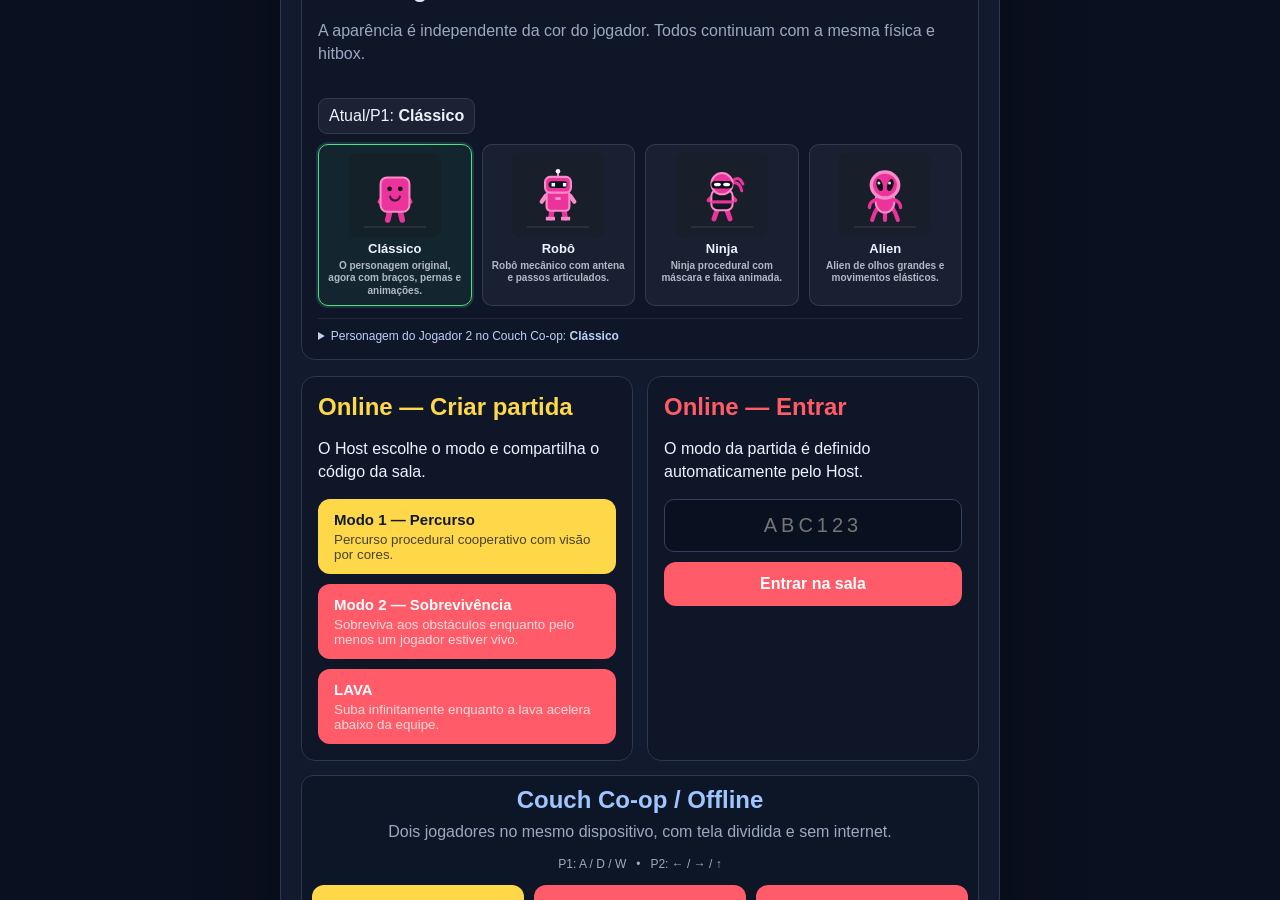
==== site/index.html @ 7280cbbe "Versao 9.0 - sistema de personagens procedurais" ====
<!DOCTYPE html>
<html lang="pt-BR">
<head>
<meta charset="UTF-8">
<meta name="viewport" content="width=device-width,initial-scale=1,maximum-scale=1,user-scalable=no,viewport-fit=cover">
<meta name="theme-color" content="#0b1020">
<title>Visões Cruzadas Online</title>
<link rel="stylesheet" href="./css/style.css">
</head>
<body>
<section id="menu" class="screen active"><div class="card"><h1>VISÕES CRUZADAS</h1><p class="muted">Escolha entre multiplayer online ou Couch Co-op no mesmo dispositivo.</p>
<div id="home">

<div id="characterSelection" class="box characterSelectionBox">
  <div class="characterSelectionHeader">
    <div>
      <h2>Personagem</h2>
      <p class="muted">
        A aparência é independente da cor do jogador. Todos continuam com a mesma física e hitbox.
      </p>
    </div>
    <div class="characterCurrent">
      Atual/P1: <b id="currentCharacterName">Carregando...</b>
    </div>
  </div>

  <div id="characterCards" class="characterGrid">
    <div class="muted">Carregando personagens...</div>
  </div>

  <details id="offlineP2CharacterSelector" class="offlineCharacterDetails">
    <summary>
      Personagem do Jogador 2 no Couch Co-op:
      <b id="currentCharacterNameP2">Carregando...</b>
    </summary>
    <div id="characterCardsP2" class="characterGrid"></div>
  </details>
</div>

<div class="grid2">
  <div class="box">
    <h2 style="color:var(--yellow)">Online — Criar partida</h2>
    <p>O Host escolhe o modo e compartilha o código da sala.</p>
    <div id="onlineModeButtons" class="modePluginList">
      <button disabled style="width:100%">Carregando modos...</button>
    </div>
  </div>

  <div class="box">
    <h2 style="color:var(--red)">Online — Entrar</h2>
    <p>O modo da partida é definido automaticamente pelo Host.</p>
    <input id="roomInput" maxlength="8" placeholder="ABC123">
    <button id="joinRoom" class="red" style="width:100%;margin-top:10px">Entrar na sala</button>
  </div>
</div>

<div id="offlineHint">
  <h2 style="margin-bottom:6px;color:#9fc6ff">Couch Co-op / Offline</h2>
  <p class="muted" style="margin:4px 0 10px">
    Dois jogadores no mesmo dispositivo, com tela dividida e sem internet.
  </p>
  <p class="muted" style="font-size:12px">
    P1: A / D / W &nbsp; • &nbsp; P2: ← / → / ↑
  </p>
  <div id="offlineModeButtons" class="modePluginList modePluginListInline">
    <button disabled class="secondary">Carregando modos...</button>
  </div>
</div>

<div id="menuStatus" class="status">
  Carregando modos instalados...
</div>
</div>
<div id="lobby" class="hidden">
  <div class="box">
    <h2 id="lobbyTitle">Sala multiplayer</h2>
    <div id="roomCode" class="roomCode"></div>
    <p id="lobbyMessage" class="muted" style="text-align:center"></p>

    <div id="multiplayerLobbyInfo">
      <div class="row" style="justify-content:space-between;align-items:center">
        <b>Jogadores conectados</b>
        <span id="playerCountBadge">0</span>
      </div>
      <div id="playerList"></div>
      <div id="multiplayerStageNotice" class="muted">
        V9.0: modos e personagens são carregados como plugins independentes.
      </div>
    </div>

    <div class="row" style="justify-content:center;margin-top:14px">
      <button id="startLobbyGame" class="yellow hidden" disabled>Iniciar partida</button>
      <button id="copyRoom" class="secondary">Copiar código</button>
      <button id="leaveLobby" class="secondary">Sair</button>
    </div>
  </div>
</div>
</div></section>
<section id="game" class="screen"><div id="hud"><div id="leftHud"><b id="roleText"></b><br><span class="muted" id="controlText"></span></div><div id="centerHud">
  <b id="gameTitle">VISÕES CRUZADAS — PROCEDURAL</b><br>
  <span id="gameSubtitle" class="muted">Rotas agora podem usar movimento, plataformas temporárias, obstáculos, blocos azuis e zigue-zague.</span><br>
  <b id="survivalTimer" class="hidden">Tempo: 00:00.0</b>
</div><div id="rightHud">
  <span id="netText">Conectado</span><br>
  <span id="transportText" class="muted">WebSocket · Física distribuída</span><br>
  <b id="phaseCounter">Fases jogadas: 0</b>
</div></div><div id="gameArea"><canvas id="canvas"></canvas><div id="offlineViews" class="hidden"><div class="offlineView"><canvas id="offlineCanvasP1"></canvas><div class="offlineLabel p1">JOGADOR 1 — VISÃO AMARELA</div><div class="offlineTouchControls"><div class="offlineTouchGroup"><button class="offlineTouchBtn" id="offlineP1Left">◀</button><button class="offlineTouchBtn" id="offlineP1Right">▶</button></div><div class="offlineTouchGroup"><button class="offlineTouchBtn jump" id="offlineP1Jump">PULAR</button></div></div></div><div class="offlineView"><canvas id="offlineCanvasP2"></canvas><div class="offlineLabel p2">JOGADOR 2 — VISÃO VERMELHA</div><div class="offlineTouchControls"><div class="offlineTouchGroup"><button class="offlineTouchBtn" id="offlineP2Left">◀</button><button class="offlineTouchBtn" id="offlineP2Right">▶</button></div><div class="offlineTouchGroup"><button class="offlineTouchBtn jump" id="offlineP2Jump">PULAR</button></div></div></div></div><div id="gameMsg"></div>
<div id="survivalLegend">
  Obstáculos normais usam a cor de um jogador e só ele os enxerga · azuis são visíveis a todos.<br>
  Cair, tocar o teto, tocar no azul ou ser esmagado elimina o jogador; a rodada termina quando todos morrerem.
</div>
<div id="mapPanel">
  <div><b>MAPA PROCEDURAL</b></div>
  <div>Seed: <span id="mapSeed" class="seed">---</span></div>
  <div>Origem: <span id="mapSource" class="seed">---</span></div>
  <div>Jogadores alvo: <span id="mapTargetPlayers" class="seed">---</span></div>
  <div>Mundo: <span id="mapWorldSize" class="seed">---</span></div>
  <div>Plataformas: <span id="mapPlatformCount" class="seed">---</span></div>
  <div>Recursos: <span id="mapFeatures" class="seed">---</span></div>
  <div>Validação automática: <span id="autoValidation">---</span></div>
  <div id="mapLocalStatus" class="muted">Mapa ainda não avaliado.</div>
  <div class="actions">
    <button id="approveMapBtn" disabled>✓ POSSÍVEL</button>
    <button id="rejectMapBtn">✕ IMPOSSÍVEL</button>
  </div>
</div><div id="touchControls"><div class="touchGroup"><button class="touchBtn" id="btnLeft">◀</button><button class="touchBtn" id="btnRight">▶</button></div><div class="touchGroup"><button class="touchBtn jump" id="btnJump">PULAR</button></div></div><div id="overlay"><div class="card"><h2 id="endTitle"></h2><p id="endText"></p>
<div id="generatedMapDecision" class="row hidden" style="justify-content:center;margin-bottom:10px">
  <button id="overlayApproveBtn" style="background:#55dc88;color:#08130d">✓ POSSÍVEL</button>
  <button id="overlayRejectBtn" class="red">✕ IMPOSSÍVEL</button>
</div>
<div class="row" style="justify-content:center">
  <button id="nextMapBtn" class="yellow hidden">Próximo mapa</button>
  <button id="restartBtn">Reiniciar</button>
  <button id="menuBtn" class="secondary">Menu</button>
</div></div></div></div></section>
<script src="./js/core.js"></script>
<script src="./js/character-system.js"></script>
<script src="./js/mode-system.js"></script>
<script src="./js/course-maps.js"></script>
<script src="./js/state.js"></script>
<script src="./js/survival.js"></script>
<script src="./js/lobby-network.js"></script>
<script src="./js/course-distributed.js"></script>
<script src="./js/transport.js"></script>
<script src="./js/gameplay.js"></script>
<script src="./js/render.js"></script>
<script src="./js/bootstrap.js"></script>
</body>
</html>
---- site/css/style.css ----
*{box-sizing:border-box;-webkit-tap-highlight-color:transparent}
:root{--bg:#0b1020;--panel:#121a2d;--line:#2a3856;--text:#eef4ff;--yellow:#ffd84a;--red:#ff5b68;--green:#55dc88;--muted:#9ba9c2}
html,body{margin:0;width:100%;height:100%;overflow:hidden;background:var(--bg);color:var(--text);font-family:Arial,Helvetica,sans-serif;touch-action:none;overscroll-behavior:none}
button,input{font:inherit}button{border:0;border-radius:12px;padding:12px 16px;font-weight:800;cursor:pointer;background:#e9eef8;color:#11182a;min-height:44px}button.secondary{background:#24324e;color:#fff}button.yellow{background:var(--yellow)}button.red{background:var(--red);color:#fff}
input{width:100%;padding:14px;border-radius:10px;border:1px solid #31415f;background:#091120;color:#fff;text-transform:uppercase;font-size:20px;letter-spacing:4px;text-align:center}
.screen{display:none;width:100%;height:100%}.screen.active{display:flex}#menu{align-items:center;justify-content:center;padding:16px;overflow:auto;touch-action:pan-y}.card{width:min(720px,100%);background:var(--panel);border:1px solid var(--line);border-radius:18px;padding:20px;box-shadow:0 25px 80px rgba(0,0,0,.35)}h1{margin:0 0 8px;font-size:clamp(25px,5vw,34px)}h2{margin:0 0 12px}p{line-height:1.45}.muted{color:var(--muted)}.grid2{display:grid;grid-template-columns:1fr 1fr;gap:14px}.box{border:1px solid var(--line);border-radius:14px;padding:16px;background:#0e1628}.hidden{display:none!important}.status{margin-top:12px;padding:11px;border-radius:9px;background:#0c1424;color:#c6d3e8;font-size:14px}.roomCode{font-size:42px;letter-spacing:8px;font-weight:900;text-align:center;color:var(--yellow);margin:18px 0}.row{display:flex;gap:8px;flex-wrap:wrap;align-items:center}
#game{flex-direction:column}#hud{min-height:66px;padding:8px 12px;background:#10182a;border-bottom:1px solid var(--line);display:grid;grid-template-columns:1fr auto 1fr;align-items:center;gap:10px}#leftHud{text-align:left;font-size:13px}#rightHud{text-align:right;font-size:13px}#centerHud{text-align:center;font-size:13px}#gameArea{flex:1;min-height:0;position:relative;overflow:hidden}canvas{width:100%;height:100%;display:block;background:#151d2b}#gameMsg{position:absolute;left:50%;top:10px;transform:translateX(-50%);max-width:80%;padding:7px 11px;border-radius:9px;background:rgba(0,0,0,.48);font-size:12px;text-align:center;pointer-events:none}
#touchControls{position:absolute;inset:auto 0 0 0;height:128px;display:none;justify-content:space-between;align-items:flex-end;padding:8px 14px max(10px,env(safe-area-inset-bottom));pointer-events:none}.touchGroup{display:flex;gap:12px;pointer-events:auto}.touchBtn{width:72px;height:72px;border-radius:50%;padding:0;display:grid;place-items:center;font-size:30px;font-weight:900;border:2px solid rgba(255,255,255,.24);background:rgba(29,41,65,.84);color:#fff;user-select:none}.touchBtn.jump{width:86px;height:86px;font-size:16px}.touchBtn.active{transform:scale(.94);filter:brightness(1.25)}body.role-host .touchBtn.jump{background:rgba(255,216,74,.88);color:#111}body.role-client .touchBtn.jump{background:rgba(255,91,104,.9)}
#overlay{position:absolute;inset:0;background:rgba(3,7,15,.74);display:none;place-items:center;z-index:20}#overlay .card{width:min(420px,calc(100% - 28px));text-align:center}kbd{background:#25334f;border:1px solid #3c4c6d;border-radius:5px;padding:2px 6px}
@media(hover:none) and (pointer:coarse){#touchControls{display:flex}#controlText{display:none}}@media(max-width:700px){.grid2{grid-template-columns:1fr}#hud{grid-template-columns:1fr 1fr;min-height:78px}#centerHud{grid-column:1/3;grid-row:1}#leftHud,#rightHud{grid-row:2;font-size:11px}}@media(max-height:520px) and (orientation:landscape){#hud{min-height:44px;padding:4px 10px}#touchControls{height:100px}.touchBtn{width:62px;height:62px}.touchBtn.jump{width:72px;height:72px}}

#mapPanel{
  position:absolute;
  top:48px;
  right:10px;
  z-index:15;
  width:min(270px,calc(100% - 20px));
  padding:10px;
  border:1px solid var(--line);
  border-radius:12px;
  background:rgba(9,17,32,.88);
  backdrop-filter:blur(6px);
  font-size:12px;
}
#mapPanel.client{display:none}
#mapPanel .seed{
  font-family:monospace;
  font-size:14px;
  font-weight:800;
  color:#a8c7ff;
}
#mapPanel .ok{color:#8ff0b1}
#mapPanel .bad{color:#ff8a94}
#mapPanel .actions{
  display:flex;
  gap:7px;
  margin-top:8px;
}
#mapPanel button{
  flex:1;
  min-height:38px;
  padding:8px;
  font-size:12px;
}
#approveMapBtn{
  background:#55dc88;
  color:#08130d;
}
#rejectMapBtn{
  background:#ff5b68;
  color:#fff;
}
#approveMapBtn:disabled{
  opacity:.4;
  cursor:not-allowed;
}
@media(max-width:700px){
  #mapPanel{
    top:62px;
    width:220px;
  }
}


/* COUCH CO-OP / OFFLINE */
#offlineViews{position:absolute;inset:0;display:grid;grid-template-columns:1fr 1fr;gap:3px;background:#050810}
.offlineView{position:relative;min-width:0;min-height:0;overflow:hidden;background:#151d2b}
.offlineView canvas{width:100%;height:100%;display:block}
.offlineLabel{position:absolute;top:10px;left:10px;z-index:8;padding:6px 9px;border-radius:8px;background:rgba(0,0,0,.52);font-size:12px;font-weight:800;pointer-events:none}
.offlineLabel.p1{color:var(--yellow)}.offlineLabel.p2{color:var(--red)}
.offlineTouchControls{position:absolute;left:0;right:0;bottom:0;z-index:9;display:none;justify-content:space-between;align-items:flex-end;padding:8px 10px max(8px,env(safe-area-inset-bottom));pointer-events:none}
.offlineTouchGroup{display:flex;gap:7px;pointer-events:auto}
.offlineTouchBtn{width:54px;height:54px;min-height:0;padding:0;border-radius:50%;display:grid;place-items:center;background:rgba(29,41,65,.88);color:#fff;border:2px solid rgba(255,255,255,.25);font-size:23px;user-select:none;-webkit-user-select:none}
.offlineTouchBtn.jump{width:64px;height:64px;font-size:11px}#offlineP1Jump{background:rgba(255,216,74,.9);color:#111}#offlineP2Jump{background:rgba(255,91,104,.92);color:#fff}.offlineTouchBtn.active{transform:scale(.93);filter:brightness(1.2)}
body.offline-mode #touchControls{display:none!important}body.offline-mode #mapPanel{top:8px;left:50%;right:auto;transform:translateX(-50%);width:min(370px,46vw);max-height:145px;overflow:auto;background:rgba(9,17,32,.82)}body.offline-mode #gameMsg{display:none}
#offlineHint{margin-top:14px;text-align:center;padding:10px;border:1px solid var(--line);border-radius:12px;background:#0d1627}
@media(hover:none) and (pointer:coarse){body.offline-mode .offlineTouchControls{display:flex}}
@media(max-width:700px) and (orientation:portrait){#offlineViews{grid-template-columns:1fr;grid-template-rows:1fr 1fr}body.offline-mode #mapPanel{width:min(320px,86vw);max-height:110px;font-size:10px}.offlineTouchBtn{width:46px;height:46px;font-size:19px}.offlineTouchBtn.jump{width:54px;height:54px;font-size:9px}}
@media(max-height:520px) and (orientation:landscape){body.offline-mode #mapPanel{max-height:100px;font-size:10px}.offlineTouchBtn{width:47px;height:47px}.offlineTouchBtn.jump{width:56px;height:56px}}

/* ==========================================================
   MODO 2 — SOBREVIVÊNCIA
   ========================================================== */
#survivalTimer{
  display:inline-block;
  margin-top:3px;
  padding:4px 9px;
  border-radius:999px;
  background:rgba(255,255,255,.10);
  font-family:monospace;
  font-size:15px;
  letter-spacing:1px;
}

#survivalTimer.hidden{
  display:none;
}

.survivalModeButton{
  width:100%;
  margin-top:8px;
  background:#6e78ff;
  color:#fff;
}

#survivalLegend{
  display:none;
  position:absolute;
  right:12px;
  bottom:12px;
  z-index:7;
  padding:7px 10px;
  border-radius:9px;
  background:rgba(0,0,0,.48);
  font-size:11px;
  pointer-events:none;
}

body.survival-mode #survivalLegend{
  display:block;
}

body.survival-mode #mapPanel{
  display:none!important;
}

body.survival-mode #gameMsg{
  top:8px;
}

@media(max-width:700px){
  #survivalLegend{
    font-size:9px;
    max-width:180px;
  }
}

/* ==========================================================
   V8.0 — LOBBY MULTIPLAYER DINÂMICO
   ========================================================== */
#multiplayerLobbyInfo{
  margin-top:14px;
  padding:12px;
  border:1px solid var(--line);
  border-radius:12px;
  background:#0d1627;
}

#playerCountBadge{
  display:inline-flex;
  align-items:center;
  justify-content:center;
  min-width:36px;
  height:30px;
  padding:0 10px;
  border-radius:999px;
  background:#263552;
  font-weight:900;
}

#playerList{
  display:grid;
  grid-template-columns:repeat(auto-fit,minmax(190px,1fr));
  gap:8px;
  margin-top:10px;
}

.playerLobbyCard{
  display:flex;
  align-items:center;
  gap:9px;
  min-width:0;
  padding:9px 10px;
  border:1px solid var(--line);
  border-radius:10px;
  background:#101a2c;
}

.playerColorDot{
  width:20px;
  height:20px;
  flex:0 0 20px;
  border-radius:50%;
  border:2px solid rgba(255,255,255,.82);
  box-shadow:0 0 12px rgba(255,255,255,.12);
}

.playerLobbyMeta{
  min-width:0;
}

.playerLobbyName{
  font-weight:900;
  white-space:nowrap;
  overflow:hidden;
  text-overflow:ellipsis;
}

.playerLobbyId{
  font-size:10px;
  opacity:.6;
  font-family:monospace;
  white-space:nowrap;
  overflow:hidden;
  text-overflow:ellipsis;
}

#startLobbyGame:disabled{
  opacity:.45;
  cursor:not-allowed;
}

#multiplayerStageNotice{
  margin-top:10px;
  font-size:11px;
  line-height:1.4;
}


/* V8.8 — Mode Plugin System */
.modePluginList{
  display:grid;
  gap:10px;
  margin-top:10px;
}

.modePluginListInline{
  grid-template-columns:repeat(auto-fit,minmax(180px,1fr));
  width:100%;
  max-width:720px;
  margin:0 auto;
}

.modePluginButton{
  width:100%;
  text-align:left;
  position:relative;
  overflow:hidden;
}

.modePluginButton strong{
  display:block;
  font-size:15px;
}

.modePluginButton small{
  display:block;
  margin-top:4px;
  opacity:.78;
  font-weight:500;
}

.modePluginBadge{
  display:inline-block;
  margin-left:6px;
  padding:2px 6px;
  border-radius:999px;
  font-size:10px;
  background:rgba(255,255,255,.12);
}

.modePluginError{
  padding:10px;
  border:1px solid rgba(255,95,110,.45);
  border-radius:8px;
  color:#ff9aa4;
  background:rgba(255,60,80,.08);
}


/* V9.0 — Character Plugin System */
.characterSelectionBox{
  margin-bottom:16px;
}

.characterSelectionHeader{
  display:flex;
  justify-content:space-between;
  gap:16px;
  align-items:flex-start;
  flex-wrap:wrap;
}

.characterSelectionHeader h2{
  margin-bottom:4px;
  color:#d9e5ff;
}

.characterCurrent{
  padding:8px 10px;
  border-radius:9px;
  background:rgba(255,255,255,.055);
  border:1px solid rgba(255,255,255,.11);
  white-space:nowrap;
}

.characterGrid{
  display:grid;
  grid-template-columns:repeat(auto-fit,minmax(125px,1fr));
  gap:10px;
  margin-top:10px;
}

.characterCard{
  display:flex;
  flex-direction:column;
  align-items:center;
  gap:4px;
  min-height:132px;
  padding:8px;
  background:rgba(255,255,255,.045);
  color:#eef3ff;
  border:1px solid rgba(255,255,255,.12);
  border-radius:10px;
  text-align:center;
  transition:
    transform .12s ease,
    border-color .12s ease,
    background .12s ease;
}

.characterCard:hover{
  transform:translateY(-2px);
  background:rgba(255,255,255,.075);
}

.characterCard.selected{
  border-color:#55dc88;
  box-shadow:0 0 0 2px rgba(85,220,136,.16);
  background:rgba(85,220,136,.08);
}

.characterCard strong{
  font-size:13px;
}

.characterCard small{
  font-size:10px;
  line-height:1.25;
  opacity:.72;
}

.characterPreview{
  width:92px;
  height:84px;
  border-radius:8px;
  background:rgba(8,12,20,.48);
}

.offlineCharacterDetails{
  margin-top:12px;
  padding-top:10px;
  border-top:1px solid rgba(255,255,255,.08);
}

.offlineCharacterDetails summary{
  cursor:pointer;
  color:#bcd1f5;
  font-size:12px;
}

.playerCharacterName{
  font-size:10px;
  opacity:.72;
  margin-top:2px;
}
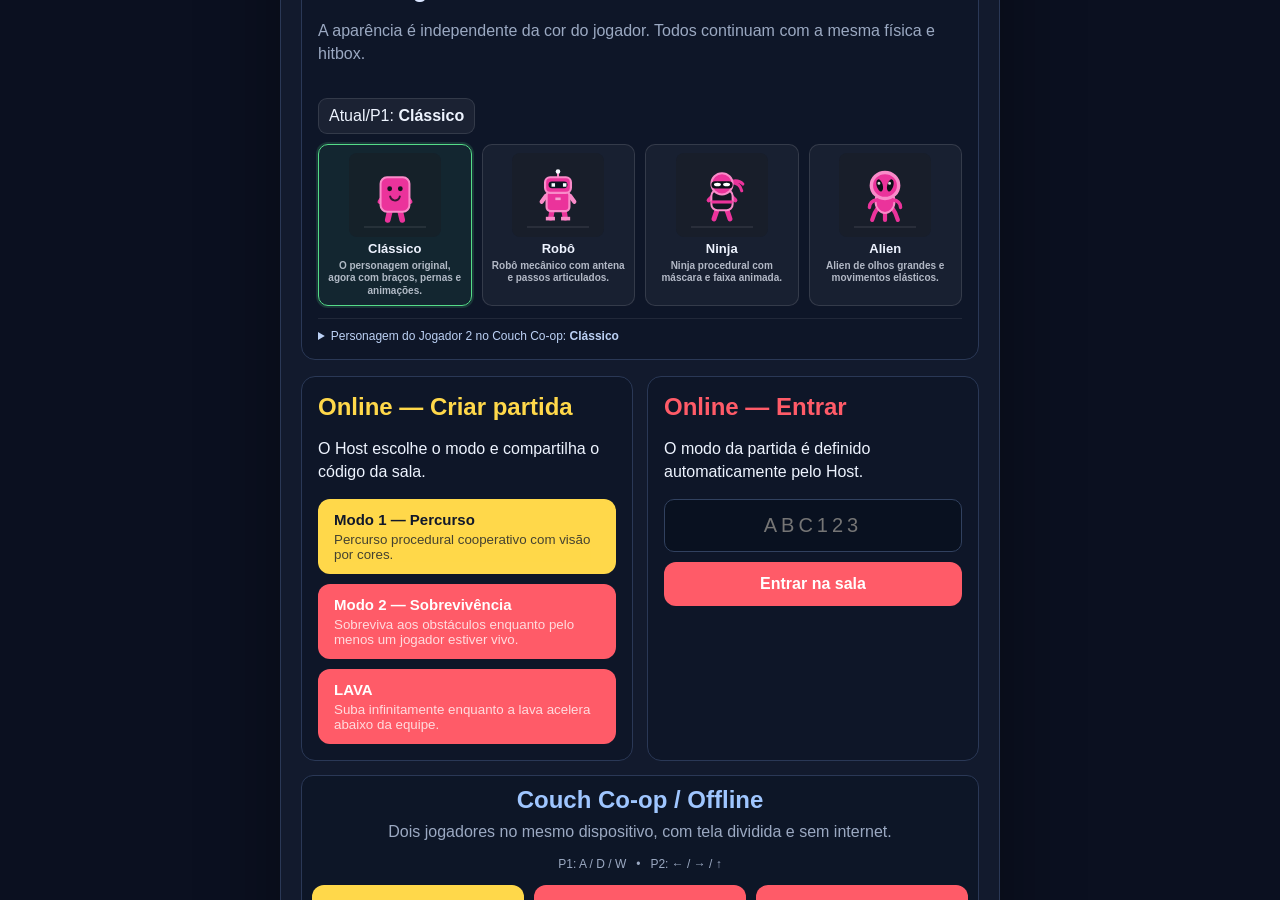
==== commit e3a31e67: "Versao 9.0.1 - melhora sincronizacao multiplayer e anti-trapaca" ====
--- a/site/index.html
+++ b/site/index.html
@@ -84,7 +84,7 @@
       </div>
       <div id="playerList"></div>
       <div id="multiplayerStageNotice" class="muted">
-        V9.0: modos e personagens são carregados como plugins independentes.
+        V9.0.1: netcode tolerante, reconciliação suave e diagnóstico de sincronização.
       </div>
     </div>
 
@@ -134,6 +134,7 @@
   <button id="menuBtn" class="secondary">Menu</button>
 </div></div></div></div></section>
 <script src="./js/core.js"></script>
+<script src="./js/netcode-smoothing.js"></script>
 <script src="./js/character-system.js"></script>
 <script src="./js/mode-system.js"></script>
 <script src="./js/course-maps.js"></script>
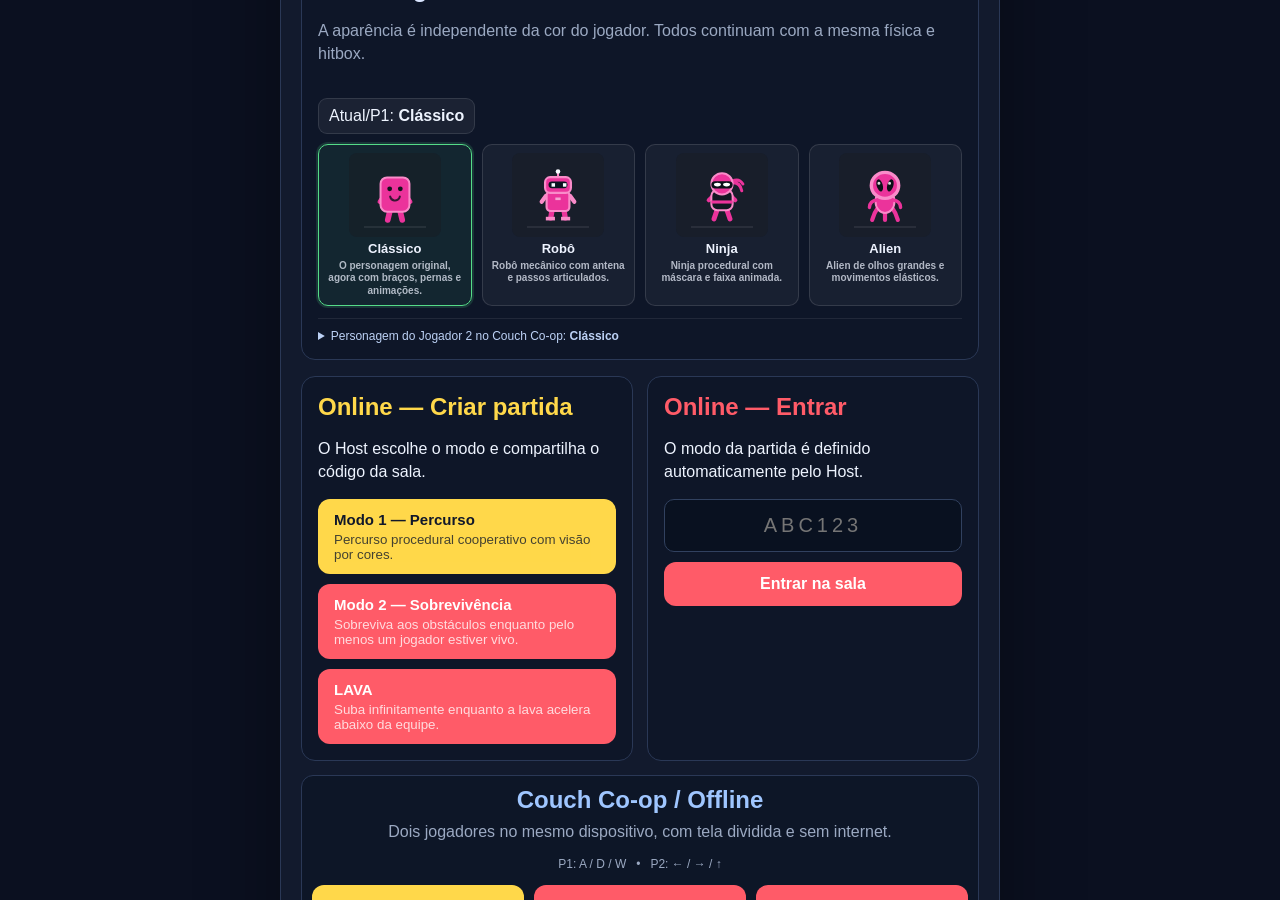
==== commit 67875b8f: "Versao 9.1 - seguranca do servidor e sessoes protegidas" ====
--- a/site/index.html
+++ b/site/index.html
@@ -4,6 +4,8 @@
 <meta charset="UTF-8">
 <meta name="viewport" content="width=device-width,initial-scale=1,maximum-scale=1,user-scalable=no,viewport-fit=cover">
 <meta name="theme-color" content="#0b1020">
+<meta name="referrer" content="no-referrer">
+<meta http-equiv="Content-Security-Policy" content="default-src 'self'; script-src 'self'; style-src 'self' 'unsafe-inline'; connect-src 'self' https://visoes-cruzadas-server.gd91639.workers.dev wss://visoes-cruzadas-server.gd91639.workers.dev; img-src 'self' data:; font-src 'self'; object-src 'none'; base-uri 'self'; form-action 'none'; frame-src 'none'; worker-src 'none'; manifest-src 'self';">
 <title>Visões Cruzadas Online</title>
 <link rel="stylesheet" href="./css/style.css">
 </head>
@@ -84,7 +86,7 @@
       </div>
       <div id="playerList"></div>
       <div id="multiplayerStageNotice" class="muted">
-        V9.0.1: netcode tolerante, reconciliação suave e diagnóstico de sincronização.
+        V9.1: sessões assinadas, tickets WebSocket de uso único e API protegida no servidor.
       </div>
     </div>
 
@@ -134,6 +136,7 @@
   <button id="menuBtn" class="secondary">Menu</button>
 </div></div></div></div></section>
 <script src="./js/core.js"></script>
+<script src="./js/server-security.js"></script>
 <script src="./js/netcode-smoothing.js"></script>
 <script src="./js/character-system.js"></script>
 <script src="./js/mode-system.js"></script>
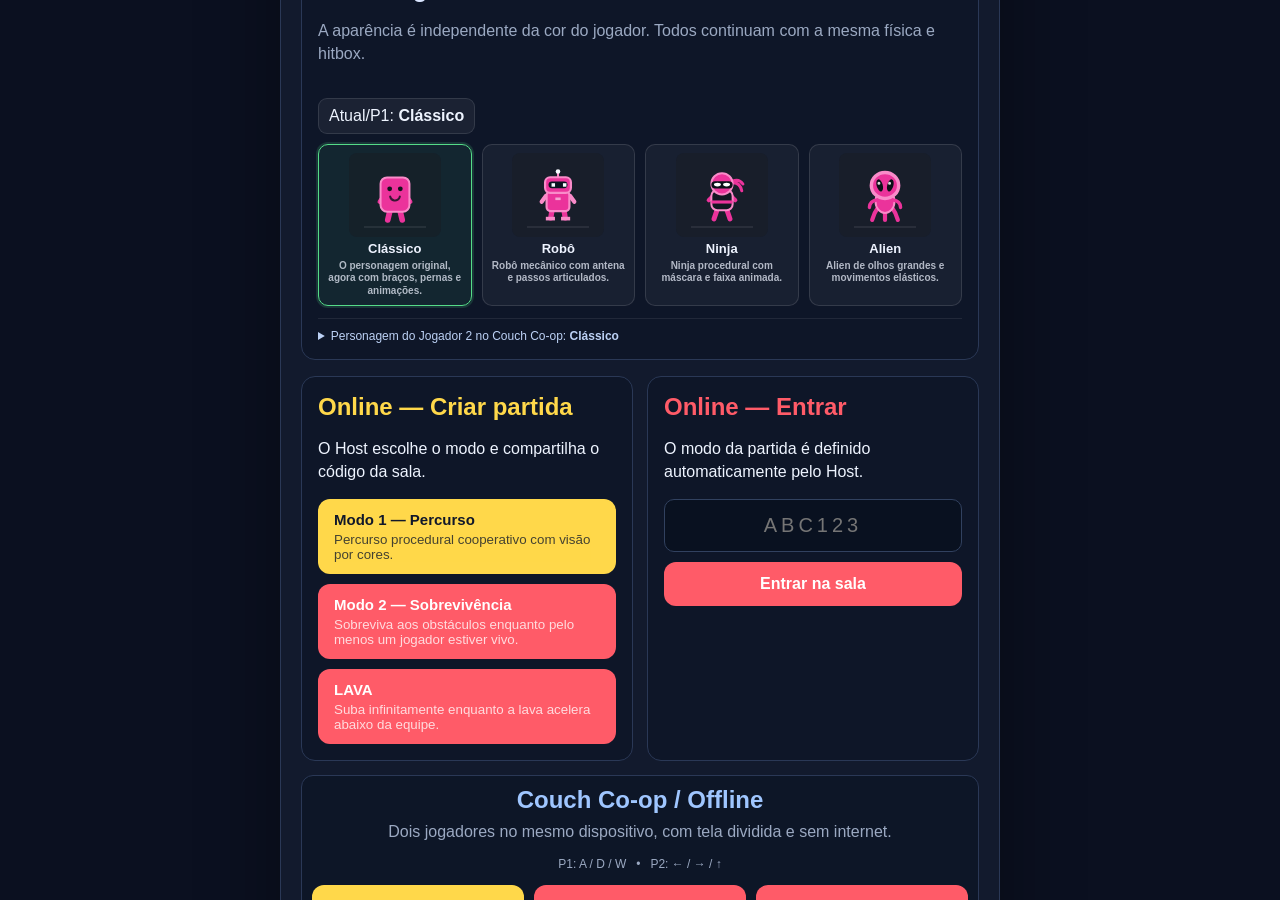
==== commit 7007d9c2: "Versao 9.1.1 - remove anti-trapaca de movimento" ====
--- a/site/index.html
+++ b/site/index.html
@@ -86,7 +86,7 @@
       </div>
       <div id="playerList"></div>
       <div id="multiplayerStageNotice" class="muted">
-        V9.1: sessões assinadas, tickets WebSocket de uso único e API protegida no servidor.
+        V9.1.1: segurança V9.1 mantida; anti-trapaça e correções de movimento removidos.
       </div>
     </div>
 
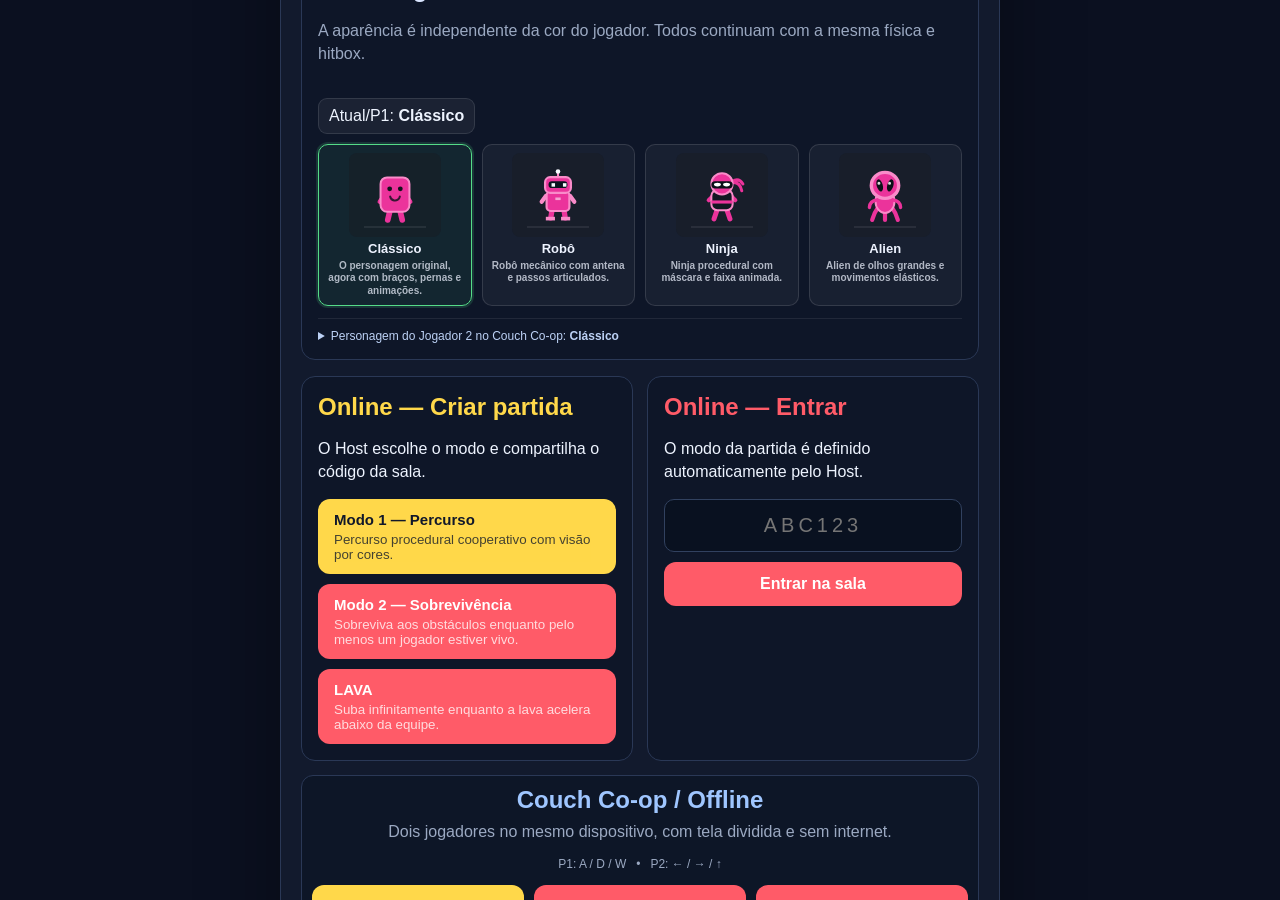
==== commit e902c334: "Versao 9.1.2 - corrige sincronizacao multiplayer" ====
--- a/site/index.html
+++ b/site/index.html
@@ -86,7 +86,7 @@
       </div>
       <div id="playerList"></div>
       <div id="multiplayerStageNotice" class="muted">
-        V9.1.1: segurança V9.1 mantida; anti-trapaça e correções de movimento removidos.
+        V9.1.2: snapshots WebSocket corrigidos, morte do convidado e visualização remota suavizadas.
       </div>
     </div>
 
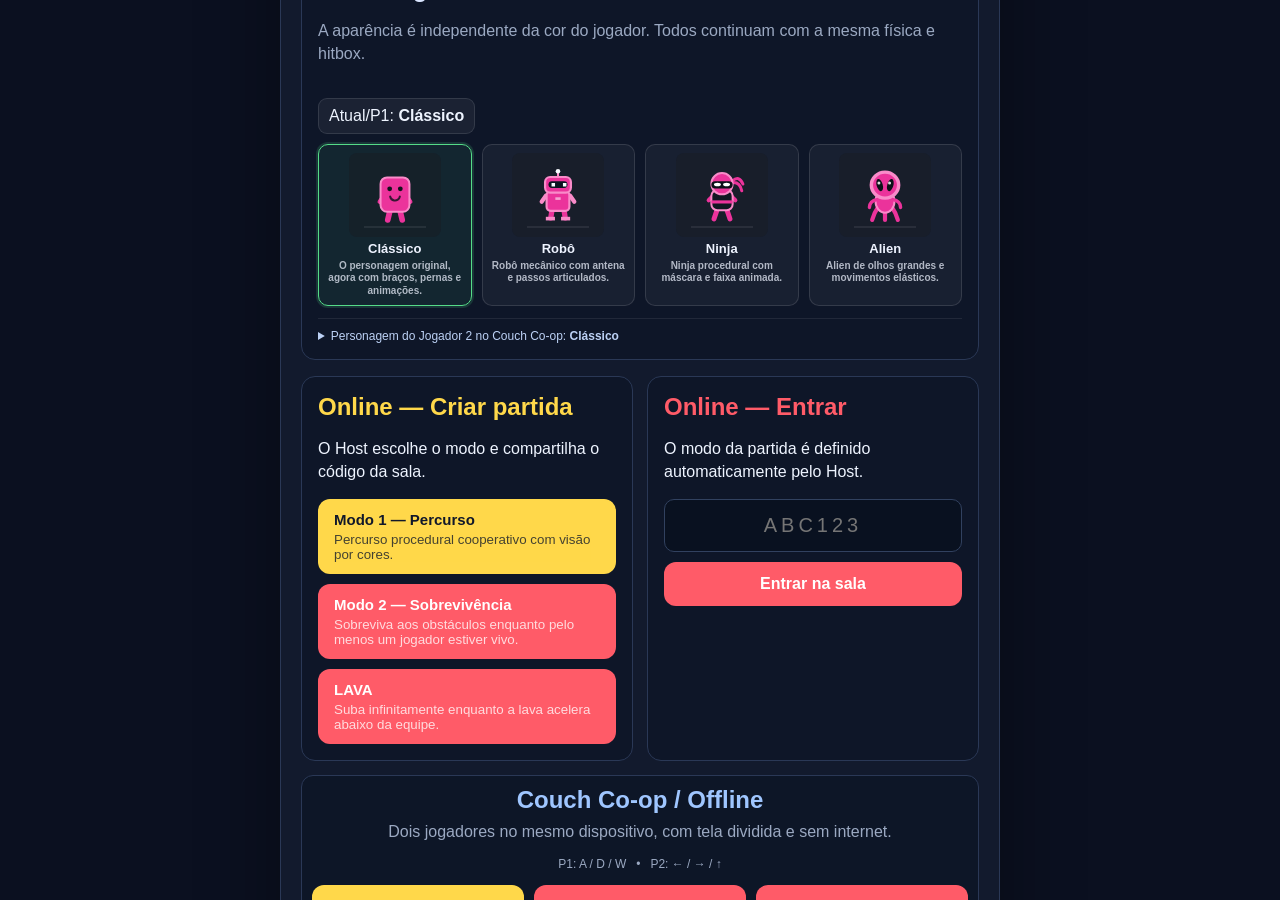
==== commit 35351560: "Include audio-system.js and core.js in index.html Added audio-system.js and core.js scripts to index" ====
--- a/site/index.html
+++ b/site/index.html
@@ -149,5 +149,9 @@
 <script src="./js/gameplay.js"></script>
 <script src="./js/render.js"></script>
 <script src="./js/bootstrap.js"></script>
+<!-- Dentro de site/index.html, perto dos outros scripts -->
+<script src="js/audio-system.js"></script>
+<script src="js/core.js"></script>
+<script src="js/gameplay.js"></script>
 </body>
 </html>
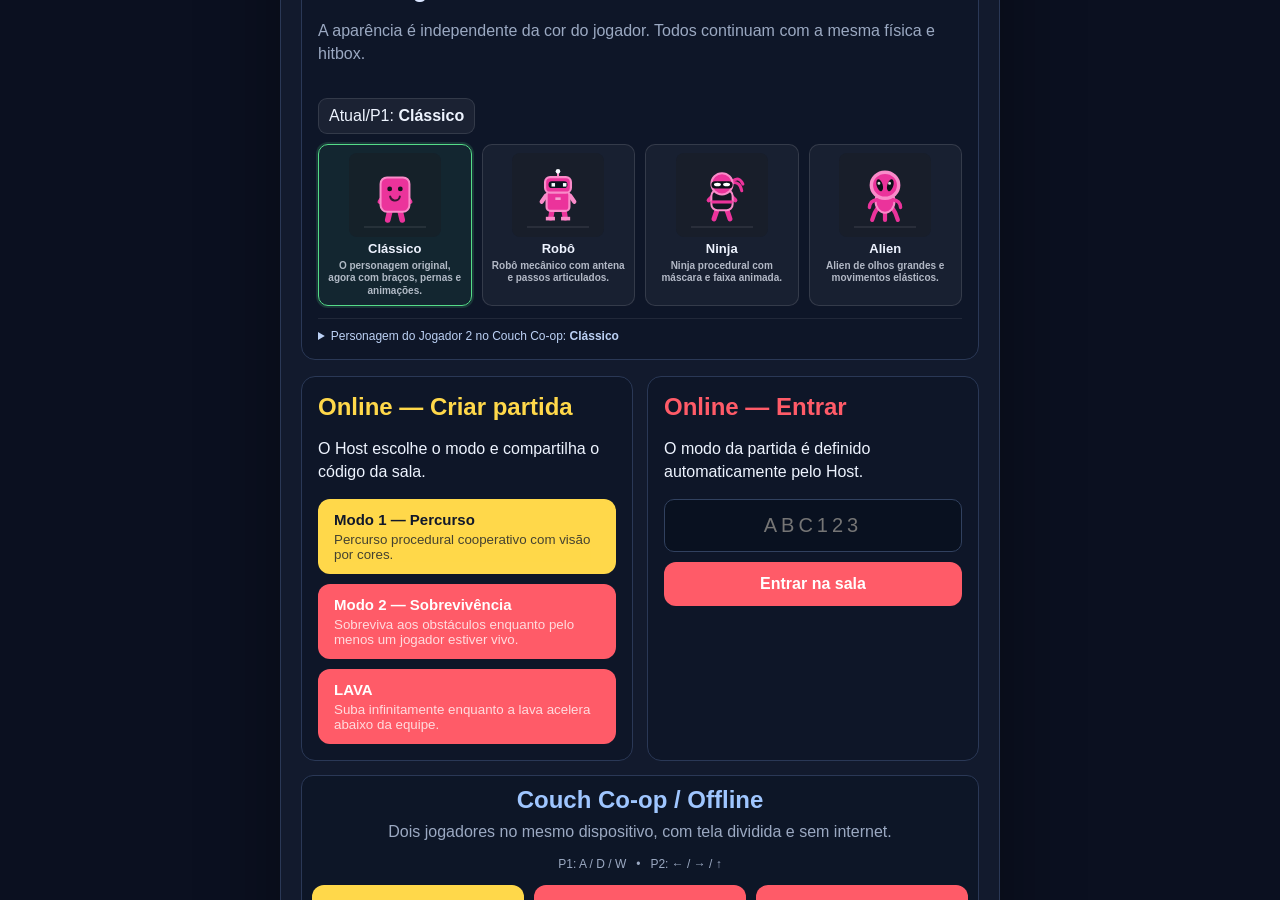
==== commit 4d15d9db: "Update index.html" ====
--- a/site/index.html
+++ b/site/index.html
@@ -135,6 +135,8 @@
   <button id="restartBtn">Reiniciar</button>
   <button id="menuBtn" class="secondary">Menu</button>
 </div></div></div></div></section>
+<script src="./js/audio-system.js"></script>
+
 <script src="./js/core.js"></script>
 <script src="./js/server-security.js"></script>
 <script src="./js/netcode-smoothing.js"></script>
@@ -149,9 +151,5 @@
 <script src="./js/gameplay.js"></script>
 <script src="./js/render.js"></script>
 <script src="./js/bootstrap.js"></script>
-<!-- Dentro de site/index.html, perto dos outros scripts -->
-<script src="js/audio-system.js"></script>
-<script src="js/core.js"></script>
-<script src="js/gameplay.js"></script>
 </body>
 </html>
